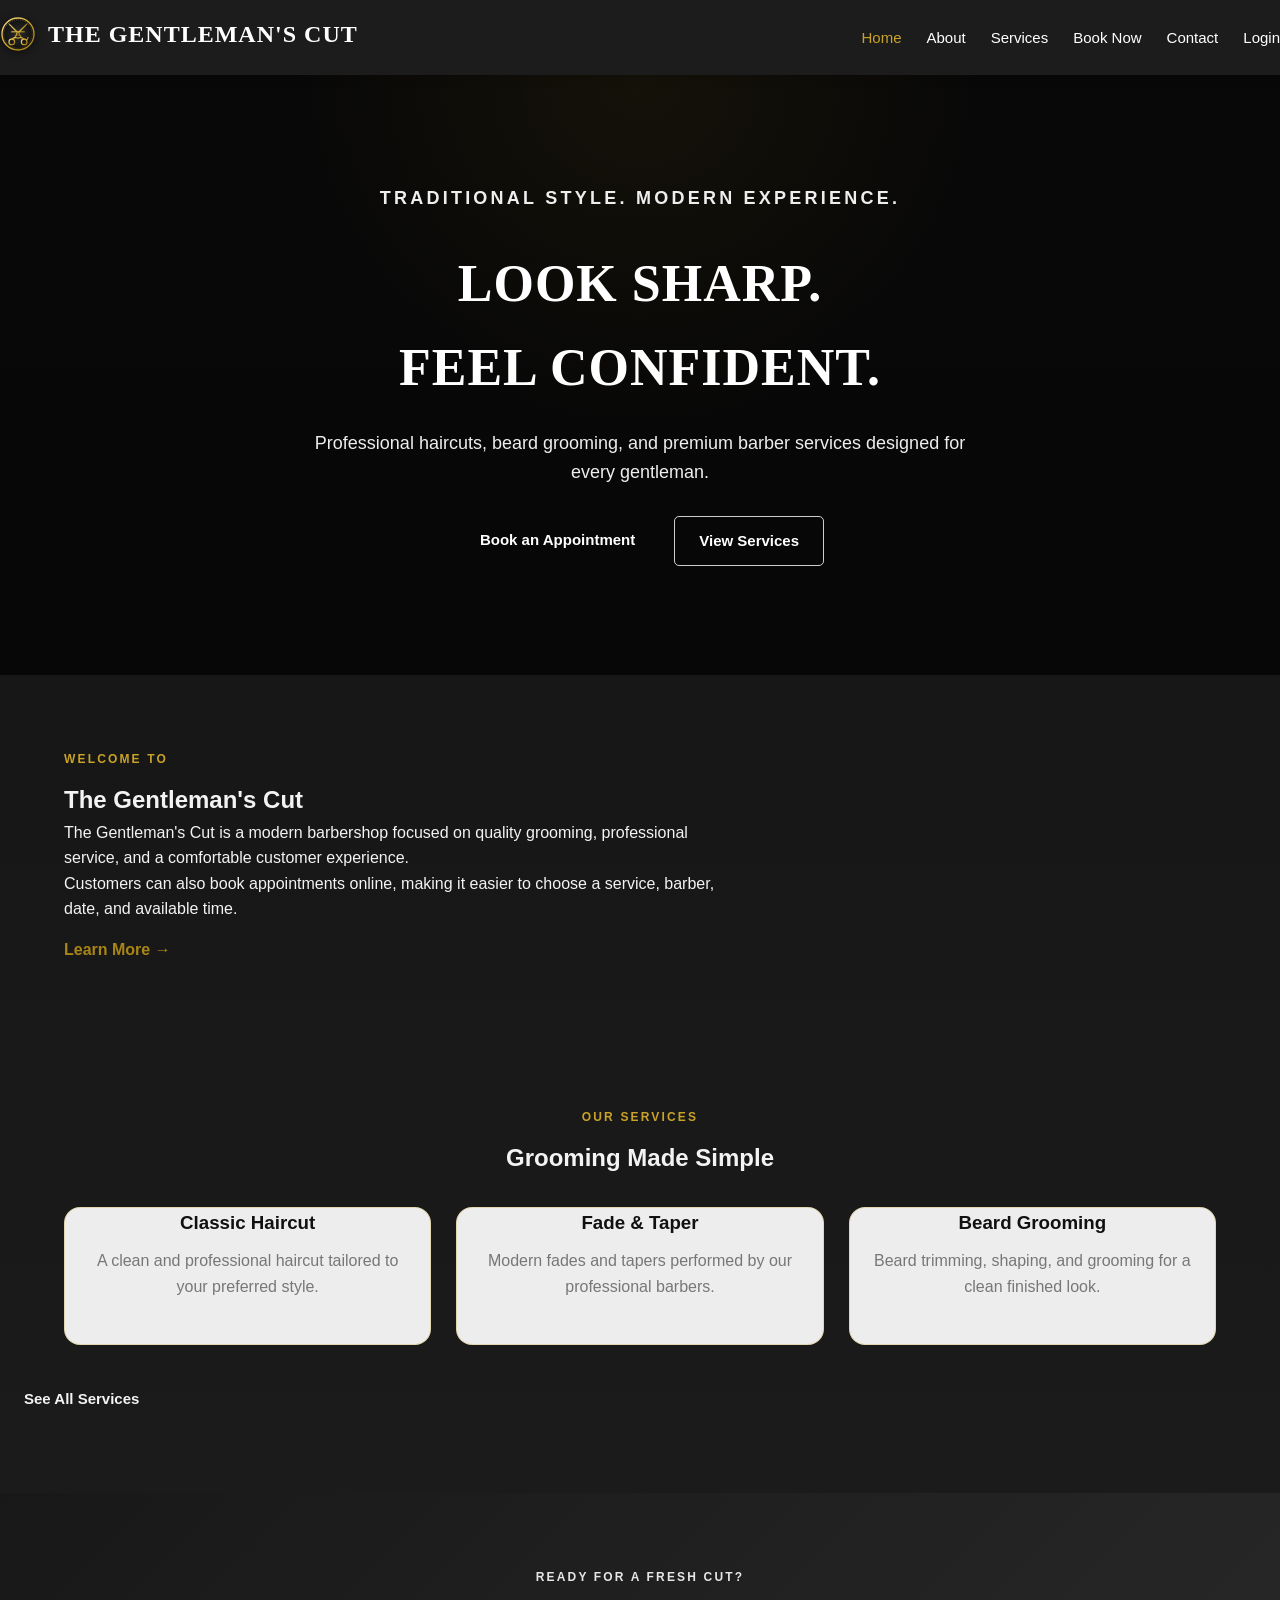
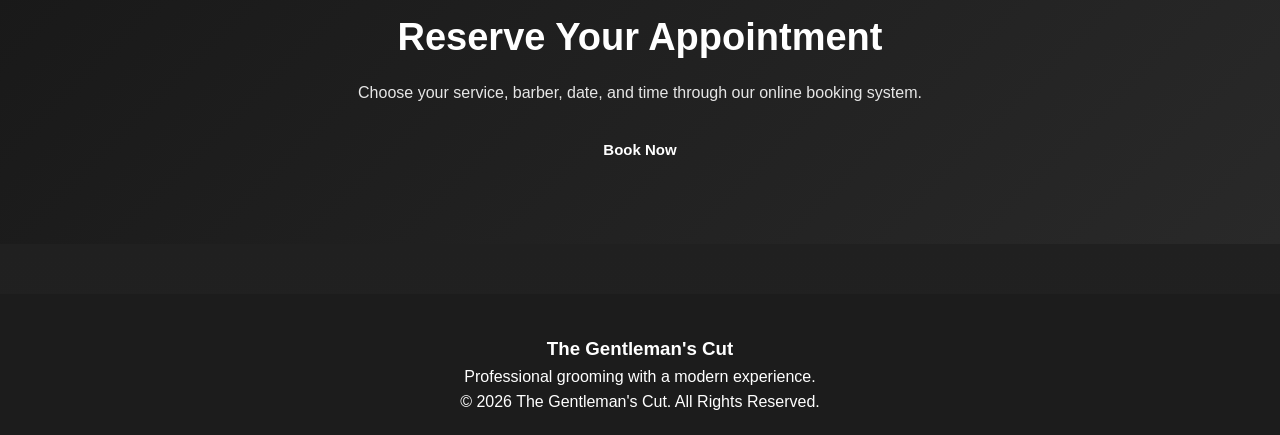
==== index.html @ dbf79d28 "feat: complete The Gentleman Cut website ready for Railway deployment" ====
<!DOCTYPE html>
<html lang="en">
<head>
    <meta charset="UTF-8">
    <meta name="viewport" content="width=device-width, initial-scale=1.0">
    <title>The Gentleman's Cut | Home</title>

    <!-- Favicon & Website Icons -->
    <link rel="icon" type="image/svg+xml" href="images/favicon.svg">
    <link rel="icon" type="image/png" sizes="32x32" href="images/favicon-32x32.png">
    <link rel="icon" type="image/png" sizes="16x16" href="images/favicon-16x16.png">
    <link rel="apple-touch-icon" sizes="180x180" href="images/apple-touch-icon.png">
    <link rel="shortcut icon" href="favicon.ico">

    <link rel="stylesheet" href="css/style.css">
</head>

<body>

    <header>
        <nav class="navbar">

            <div class="logo">
                <a href="index.html">
                    <img src="images/favicon.svg" alt="The Gentleman's Cut Logo" class="brand-logo-icon">
                    <span>THE GENTLEMAN'S CUT</span>
                </a>
            </div>

            <ul class="nav-links">
                <li><a href="index.html">Home</a></li>
                <li><a href="about.html">About</a></li>
                <li><a href="services.html">Services</a></li>
                <li><a href="booking.html">Book Now</a></li>
                <li><a href="contact.html">Contact</a></li>
                <li><a href="login.html">Login</a></li>
            </ul>

        </nav>
    </header>

    <main>

        <!-- HERO SECTION -->
        <section class="hero">

            <div class="hero-content">

                <p class="small-title">TRADITIONAL STYLE. MODERN EXPERIENCE.</p>

                <h1>
                    LOOK SHARP.<br>
                    FEEL CONFIDENT.
                </h1>

                <p>
                    Professional haircuts, beard grooming, and premium
                    barber services designed for every gentleman.
                </p>

                <div class="hero-buttons">
                    <a href="booking.html" class="btn">Book an Appointment</a>
                    <a href="services.html" class="btn secondary-btn">View Services</a>
                </div>

            </div>

        </section>


        <!-- ABOUT PREVIEW -->
        <section class="section">

            <div class="section-content">

                <div>
                    <p class="small-title">WELCOME TO</p>

                    <h2>The Gentleman's Cut</h2>

                    <p>
                        The Gentleman's Cut is a modern barbershop focused
                        on quality grooming, professional service, and a
                        comfortable customer experience.
                    </p>

                    <p>
                        Customers can also book appointments online,
                        making it easier to choose a service, barber,
                        date, and available time.
                    </p>

                    <a href="about.html" class="text-link">Learn More →</a>
                </div>

            </div>

        </section>


        <!-- SERVICES PREVIEW -->
        <section class="section services-preview">

            <div class="section-heading">
                <p class="small-title">OUR SERVICES</p>
                <h2>Grooming Made Simple</h2>
            </div>

            <div class="service-cards">

                <div class="service-card">
                    <h3>Classic Haircut</h3>
                    <p>
                        A clean and professional haircut tailored
                        to your preferred style.
                    </p>
                </div>

                <div class="service-card">
                    <h3>Fade & Taper</h3>
                    <p>
                        Modern fades and tapers performed by our
                        professional barbers.
                    </p>
                </div>

                <div class="service-card">
                    <h3>Beard Grooming</h3>
                    <p>
                        Beard trimming, shaping, and grooming
                        for a clean finished look.
                    </p>
                </div>

            </div>

            <a href="services.html" class="btn">See All Services</a>

        </section>


        <!-- BOOKING CTA -->
        <section class="booking-cta">

            <div>
                <p class="small-title">READY FOR A FRESH CUT?</p>

                <h2>Reserve Your Appointment</h2>

                <p>
                    Choose your service, barber, date, and time
                    through our online booking system.
                </p>

                <a href="booking.html" class="btn">Book Now</a>
            </div>

        </section>

    </main>


    <footer>

        <div class="footer-content">

            <h3>The Gentleman's Cut</h3>

            <p>
                Professional grooming with a modern experience.
            </p>

            <p>
                © <span data-current-year></span> The Gentleman's Cut. All Rights Reserved.
            </p>

        </div>

    </footer>

    <script src="js/main.js"></script>

</body>
</html>
---- css/style.css ----
/* =========================================================
   THE GENTLEMAN'S CUT
   Main Website Stylesheet
   ========================================================= */

/* =========================
   1. RESET & GLOBAL STYLES
   ========================= */

* {
    margin: 0;
    padding: 0;
    box-sizing: border-box;
}

html {
    scroll-behavior: smooth;
}

body {
    font-family: Arial, Helvetica, sans-serif;
    background:
        linear-gradient(180deg, rgba(12, 12, 12, 0.96), rgba(24, 24, 24, 0.96)),
        url('https://images.unsplash.com/photo-1560066984-138dadb4c035?auto=format&fit=crop&w=1800&q=80') center/cover fixed no-repeat;
    color: #f3f3f3;
    line-height: 1.6;
}

a {
    text-decoration: none;
    color: inherit;
}

ul {
    list-style: none;
}

img {
    max-width: 100%;
    display: block;
}

button,
input,
select,
textarea {
    font-family: inherit;
}


/* =========================
   2. COLORS
   ========================= */

:root {
    --primary: #1c1c1c;
    --secondary: #333333;
    --accent: #c9a227;
    --accent-dark: #a98516;
    --light: #f7f7f7;
    --white: #ffffff;
    --gray: #777777;
    --light-gray: #eeeeee;
    --border: #dddddd;
    --success: #2e7d32;
    --danger: #c62828;
    --customer-color: #1a5276; /* Rich deep blue for customers */
    --barber-color: #b7791f;   /* Artisan warm gold/amber for barbers */
    --barber-col-service: #2b3a4a; /* Service font color on barber dashboard */
    --barber-col-date: #4a5568;    /* Date font color on barber dashboard */
    --barber-col-time: #8a6514;    /* Time font color on barber dashboard */
    --contact-label-color: #c9a227; /* Font color for Full Name, Email, and Message labels */
}


/* =========================
   3. CONTAINER
   ========================= */

.container {
    width: 90%;
    max-width: 1200px;
    margin: 0 auto;
}


/* =========================
   4. HEADER / NAVIGATION
   ========================= */

header {
    background-color: var(--primary);
    color: var(--white);
    position: sticky;
    top: 0;
    z-index: 1000;
    box-shadow: 0 2px 10px rgba(0, 0, 0, 0.15);
}

.navbar {
    min-height: 75px;
    display: flex;
    align-items: center;
    justify-content: space-between;
}

.logo {
    font-size: 24px;
    font-weight: bold;
    color: var(--accent);
    letter-spacing: 1px;
    font-family: "Apple Chancery", "Snell Roundhand", "Segoe Script", cursive;
    line-height: 1.2;
}

.logo a {
    display: inline-flex;
    align-items: center;
    gap: 12px;
    font-family: "Apple Chancery", "Snell Roundhand", "Segoe Script", cursive;
}

.brand-logo-icon {
    width: 36px;
    height: 36px;
    object-fit: contain;
    border-radius: 50%;
    flex-shrink: 0;
    filter: drop-shadow(0 2px 5px rgba(0, 0, 0, 0.45));
}

.logo span {
    color: var(--white);
}

.small-title {
    display: inline-block;
    font-size: 12px;
    letter-spacing: 0.18em;
    font-weight: 700;
    text-transform: uppercase;
    color: var(--accent);
    margin-bottom: 12px;
}

.nav-links {
    display: flex;
    align-items: center;
    gap: 25px;
}

.nav-links a {
    color: var(--white);
    font-size: 15px;
    font-weight: 500;
    transition: 0.3s ease;
}

.nav-links a:hover {
    color: var(--accent);
}

.nav-links a.active {
    color: var(--accent);
}

.signout-nav-btn {
    color: #e74c3c !important;
    font-weight: 600;
}

.signout-nav-btn:hover {
    color: #ff6b6b !important;
}

.reveal {
    opacity: 0;
    transform: translateY(24px);
    transition: opacity 0.7s ease, transform 0.7s ease;
}

.reveal.visible {
    opacity: 1;
    transform: translateY(0);
}


/* =========================
   5. BUTTONS
   ========================= */

.btn {
    display: inline-block;
    padding: 12px 24px;
    border: none;
    border-radius: 5px;
    cursor: pointer;
    font-size: 15px;
    font-weight: bold;
    transition: 0.3s ease;
}

.btn-primary {
    background-color: var(--accent);
    color: var(--primary);
}

.btn-primary:hover {
    background-color: var(--accent-dark);
    transform: translateY(-2px);
}

.btn-dark {
    background-color: var(--primary);
    color: var(--white);
}

.btn-dark:hover {
    background-color: var(--secondary);
}

.btn-danger {
    background-color: var(--danger);
    color: var(--white);
}

.btn-danger:hover {
    opacity: 0.85;
}

.secondary-btn {
    background: transparent;
    color: var(--white);
    border: 1px solid rgba(255, 255, 255, 0.8);
}

.secondary-btn:hover {
    background: rgba(255, 255, 255, 0.09);
    transform: translateY(-2px);
}

.btn-success {
    background-color: var(--success);
    color: var(--white);
}

.btn-success:hover {
    opacity: 0.85;
}


/* =========================
   6. HERO SECTION
   ========================= */

.hero {
    min-height: 600px;
    background:
        linear-gradient(rgba(0, 0, 0, 0.7), rgba(0, 0, 0, 0.72)),
        radial-gradient(circle at top, rgba(201, 162, 39, 0.25), transparent 40%),
        #1a1a1a;
    display: flex;
    align-items: center;
    justify-content: center;
    text-align: center;
    color: var(--white);
}

.hero-content {
    max-width: 750px;
    padding: 30px;
}

.hero h1 {
    font-size: 52px;
    margin-bottom: 20px;
    letter-spacing: 1px;
    font-family: "Apple Chancery", "Snell Roundhand", "Segoe Script", cursive;
}

.hero h1 span {
    color: var(--accent);
}

.hero p {
    font-size: 18px;
    margin-bottom: 30px;
    color: #eeeeee;
}

.hero-buttons {
    display: flex;
    gap: 15px;
    justify-content: center;
    flex-wrap: wrap;
}

.section-content,
.section-heading,
.footer-content {
    max-width: 1200px;
    width: 90%;
    margin: 0 auto;
}

.section-content {
    display: grid;
    grid-template-columns: 1.2fr 0.8fr;
    gap: 30px;
    align-items: center;
}

.text-link {
    display: inline-block;
    margin-top: 15px;
    color: var(--accent-dark);
    font-weight: 700;
}

.services-preview {
    background: #f1efe9;
}

.section-heading {
    text-align: center;
    margin-bottom: 30px;
}

.service-cards {
    display: grid;
    grid-template-columns: repeat(3, minmax(0, 1fr));
    gap: 25px;
    margin: 0 auto 30px;
    max-width: 1200px;
    width: 90%;
}

.booking-cta {
    background: linear-gradient(135deg, #181818, #292929);
    color: var(--white);
    padding: 70px 20px;
    text-align: center;
}

.booking-cta p {
    color: #e6e6e6;
    max-width: 700px;
    margin: 0 auto 20px;
}

.booking-cta h2 {
    color: var(--white);
    margin-bottom: 12px;
    font-size: 38px;
}

.footer-content {
    text-align: center;
}

.full-btn {
    width: 100%;
}

.auth-link {
    text-align: center;
    margin-top: 20px;
    color: var(--gray);
}

.auth-link a {
    color: var(--accent-dark);
    font-weight: 700;
}


/* =========================
   7. GENERAL SECTIONS
   ========================= */

.section {
    padding: 70px 0;
    background: rgba(12, 12, 12, 0.18);
}

.section-title {
    text-align: center;
    margin-bottom: 45px;
}

.section-title h2 {
    font-size: 36px;
    color: var(--primary);
    margin-bottom: 10px;
    font-family: "Apple Chancery", "Snell Roundhand", "Segoe Script", cursive;
}

.section-title p {
    color: var(--gray);
}


/* =========================
   8. CARDS
   ========================= */

.card-container {
    display: grid;
    grid-template-columns: repeat(3, 1fr);
    gap: 25px;
}

.card {
    background-color: var(--white);
    border-radius: 10px;
    padding: 30px;
    box-shadow: 0 3px 15px rgba(0, 0, 0, 0.08);
    transition: 0.3s ease;
}

.card:hover {
    transform: translateY(-5px);
    box-shadow: 0 8px 20px rgba(0, 0, 0, 0.12);
}

.card h3 {
    margin-bottom: 12px;
    color: var(--primary);
}

.card p {
    color: var(--gray);
}


/* =========================
   9. SERVICE CARDS
   ========================= */

.service-grid {
    display: grid;
    grid-template-columns: repeat(3, 1fr);
    gap: 25px;
}

.service-card {
    background: rgba(255, 255, 255, 0.92);
    color: #111;
    padding: 0 0 30px;
    border-radius: 16px;
    text-align: center;
    border: 1px solid rgba(201, 162, 39, 0.3);
    transition: 0.3s ease;
    overflow: hidden;
}

.service-card:hover {
    transform: translateY(-5px);
    border-color: var(--accent);
    box-shadow: 0 12px 28px rgba(0, 0, 0, 0.12);
}

.service-image {
    width: 100%;
    height: 220px;
    background-size: cover;
    background-position: center;
    margin-bottom: 22px;
    border-bottom: 4px solid rgba(201, 162, 39, 0.7);
}

.service-haircut {
    background: linear-gradient(rgba(0,0,0,0.2), rgba(0,0,0,0.2)), url('https://i0.wp.com/zaloraphilippinesblog.wpcomstaging.com/wp-content/uploads/2026/04/d23a0-taper-fade-hairstyle.jpg?resize=720%2C1280&ssl=1') center/cover no-repeat;
}

.service-fade {
    background: linear-gradient(rgba(0,0,0,0.2), rgba(0,0,0,0.2)), url('https://images.unsplash.com/photo-1521590832167-7bcbfaa6381f?auto=format&fit=crop&w=900&q=80') center/cover no-repeat;
}

.service-beard {
    background: linear-gradient(rgba(0,0,0,0.2), rgba(0,0,0,0.2)), url('https://images.unsplash.com/photo-1503951914875-452162b0f3f1?auto=format&fit=crop&w=900&q=80') center/cover no-repeat;
}

.service-haircut-beard {
    background: linear-gradient(rgba(0,0,0,0.2), rgba(0,0,0,0.2)), url('https://images.unsplash.com/photo-1621605815971-fbc98d665033?auto=format&fit=crop&w=900&q=80') center/cover no-repeat;
}

.service-shampoo {
    background: linear-gradient(rgba(0,0,0,0.2), rgba(0,0,0,0.2)), url('https://images.unsplash.com/photo-1524504388940-b1c1722653e1?auto=format&fit=crop&w=900&q=80') center/cover no-repeat;
}

.service-premium {
    background: linear-gradient(rgba(0,0,0,0.2), rgba(0,0,0,0.2)), url('https://images.unsplash.com/photo-1512496015851-a90fb38ba796?auto=format&fit=crop&w=900&q=80') center/cover no-repeat;
}

.service-card h3 {
    margin: 0 20px 10px;
}

.service-card p {
    color: var(--gray);
    margin: 0 20px 15px;
}

.service-card .price,
.service-card .btn {
    margin-left: 20px;
    margin-right: 20px;
}

.price {
    color: var(--accent-dark);
    font-size: 24px;
    font-weight: bold;
}


/* =========================
   10. FORMS
   ========================= */

.form-container {
    max-width: 650px;
    margin: 0 auto;
    background-color: var(--white);
    padding: 35px;
    border-radius: 10px;
    box-shadow: 0 3px 15px rgba(0, 0, 0, 0.08);
}

.form-group {
    margin-bottom: 20px;
}

.form-group label {
    display: block;
    margin-bottom: 7px;
    font-weight: bold;
    color: var(--primary);
}

.form-group select {
    appearance: none;
    -webkit-appearance: none;
    -moz-appearance: none;
    background-image: url("data:image/svg+xml,%3Csvg xmlns='http://www.w3.org/2000/svg' width='12' height='12' fill='%23555555' viewBox='0 0 16 16'%3E%3Cpath fill-rule='evenodd' d='M1.646 4.646a.5.5 0 0 1 .708 0L8 10.293l5.646-5.647a.5.5 0 0 1 .708.708l-6 6a.5.5 0 0 1-.708 0l-6-6a.5.5 0 0 1 0-.708z'/%3E%3C/svg%3E");
    background-repeat: no-repeat;
    background-position: calc(100% - 15px) center;
    background-size: 14px;
    padding-right: 40px;
    cursor: pointer;
}

.form-control {
    width: 100%;
    padding: 12px 14px;
    border: 1px solid var(--border);
    border-radius: 5px;
    outline: none;
    font-size: 15px;
    transition: 0.3s ease;
}

.form-control:focus {
    border-color: var(--accent);
    box-shadow: 0 0 0 2px rgba(201, 162, 39, 0.15);
}

textarea.form-control {
    min-height: 120px;
    resize: vertical;
}

select.form-control {
    background-color: var(--white);
}

.form-row {
    display: grid;
    grid-template-columns: 1fr 1fr;
    gap: 20px;
}


/* =========================
   11. AUTHENTICATION PAGES
   ========================= */

.auth-section {
    min-height: calc(100vh - 75px);
    display: flex;
    justify-content: center;
    align-items: center;
    padding: 50px 20px;
    background-color: var(--light);
}

.auth-box {
    width: 100%;
    max-width: 450px;
    background: rgba(255, 255, 255, 0.94);
    color: #111;
    padding: 40px;
    border-radius: 10px;
    box-shadow: 0 5px 20px rgba(0, 0, 0, 0.1);
}

.auth-box h2 {
    text-align: center;
    margin-bottom: 10px;
    color: var(--primary);
}

.auth-box .subtitle {
    text-align: center;
    color: var(--gray);
    margin-bottom: 30px;
}

.auth-footer {
    text-align: center;
    margin-top: 20px;
    color: var(--gray);
}

.auth-footer a {
    color: var(--accent-dark);
    font-weight: bold;
}


/* =========================
   12. PAGE BANNER
   ========================= */

.page-header {
    background: linear-gradient(135deg, #121212, #2a2a2a);
    color: var(--white);
    text-align: center;
    padding: 80px 20px 70px;
    margin-bottom: 20px;
}

.page-header h1 {
    font-size: 42px;
    margin-bottom: 10px;
    color: var(--white);
    font-family: "Apple Chancery", "Snell Roundhand", "Segoe Script", cursive;
}

.page-header p {
    color: #dddddd;
    max-width: 700px;
    margin: 0 auto;
}

.page-banner {
    background-color: var(--primary);
    color: var(--white);
    text-align: center;
    padding: 70px 20px;
}

.page-banner h1 {
    font-size: 40px;
    margin-bottom: 10px;
}

.page-banner p {
    color: #dddddd;
}


/* =========================
   13. ABOUT SECTION
   ========================= */

.about-grid {
    display: grid;
    grid-template-columns: 1fr 1fr;
    gap: 50px;
    align-items: center;
}

.about-content h2 {
    font-size: 34px;
    margin-bottom: 20px;
}

.about-content p {
    color: var(--gray);
    margin-bottom: 15px;
}


/* =========================
   14. CONTACT SECTION
   ========================= */

.contact-grid,
.two-column {
    display: grid;
    grid-template-columns: 1fr 1fr;
    gap: 40px;
}

.about-showcase {
    display: grid;
    grid-template-columns: 1.1fr 1fr;
    gap: 40px;
    align-items: center;
}

.about-visual {
    display: flex;
    justify-content: center;
}

.about-image {
    width: min(90%, 560px);
    height: 460px;
    border-radius: 22px;
    box-shadow: 0 20px 45px rgba(0,0,0,0.14);
    border: 4px solid rgba(201, 162, 39, 0.6);
}

.about-main-image {
    background: linear-gradient(rgba(0,0,0,0.2), rgba(0,0,0,0.2)), url('https://images.unsplash.com/photo-1621605815971-fbc98d665033?auto=format&fit=crop&w=1200&q=80') center/cover no-repeat;
}

.about-content h2 {
    margin-bottom: 18px;
    font-size: clamp(2rem, 4vw, 3rem);
}

.about-content p {
    margin-bottom: 15px;
    color: var(--gray);
}

.about-mission-grid {
    gap: 30px;
}

.mission-card {
    background: rgba(255,255,255,0.9);
    color: #111;
    border: 1px solid rgba(201, 162, 39, 0.18);
    border-radius: 20px;
    padding: 24px;
    box-shadow: 0 12px 30px rgba(0,0,0,0.08);
}

.mini-image {
    width: 100%;
    height: 220px;
    border-radius: 16px;
    margin-bottom: 18px;
    background-size: cover;
    background-position: center;
}

.mini-image-mission {
    background: linear-gradient(rgba(0,0,0,0.15), rgba(0,0,0,0.15)), url('https://images.unsplash.com/photo-1517832606299-7ae9b720a186?auto=format&fit=crop&w=1000&q=80') center/cover no-repeat;
}

.mini-image-vision {
    background: linear-gradient(rgba(0,0,0,0.15), rgba(0,0,0,0.15)), url('https://images.unsplash.com/photo-1521590832167-7bcbfaa6381f?auto=format&fit=crop&w=1000&q=80') center/cover no-repeat;
}

.contact-info {
    background-color: var(--primary);
    color: var(--white);
    padding: 35px;
    border-radius: 10px;
}

.contact-info h3 {
    color: var(--accent);
    margin-bottom: 20px;
}

.contact-item {
    margin-bottom: 20px;
}

.contact-item strong {
    display: block;
    margin-bottom: 5px;
}

.contact-item p {
    color: #dddddd;
}


/* =========================
   15. BOOKING SECTION
   ========================= */

.booking-container {
    max-width: 1100px;
    margin: 0 auto;
}

.booking-shell {
    display: grid;
    grid-template-columns: 0.9fr 1.3fr;
    gap: 28px;
    align-items: stretch;
}

.booking-aside {
    background: linear-gradient(180deg, #171717 0%, #2a2a2a 100%);
    color: var(--white);
    border-radius: 22px;
    padding: 34px 28px;
    box-shadow: 0 20px 40px rgba(17, 17, 17, 0.15);
}

.booking-aside h2 {
    color: var(--white);
    font-size: clamp(2rem, 3vw, 2.8rem);
    line-height: 1.15;
    margin-bottom: 14px;
    font-family: "Apple Chancery", "Snell Roundhand", "Segoe Script", cursive;
}

.booking-intro {
    color: rgba(255, 255, 255, 0.8);
    margin-bottom: 26px;
    font-size: 1rem;
}

.booking-highlights {
    display: flex;
    flex-direction: column;
    gap: 18px;
}

.booking-highlight {
    display: flex;
    align-items: flex-start;
    gap: 14px;
    background: rgba(255, 255, 255, 0.04);
    border: 1px solid rgba(201, 162, 39, 0.25);
    border-radius: 16px;
    padding: 16px 14px;
}

.highlight-badge {
    display: inline-flex;
    align-items: center;
    justify-content: center;
    width: 38px;
    height: 38px;
    border-radius: 50%;
    background: var(--accent);
    color: #151515;
    font-size: 0.8rem;
    font-weight: 800;
    flex-shrink: 0;
}

.booking-highlight h3 {
    color: var(--white);
    margin-bottom: 4px;
    font-size: 1.05rem;
}

.booking-highlight p {
    color: rgba(255, 255, 255, 0.7);
    font-size: 0.92rem;
}

.booking-form-wrap {
    background: rgba(255, 255, 255, 0.88);
    border: 1px solid rgba(201, 162, 39, 0.18);
    border-radius: 22px;
    padding: 30px 28px;
    box-shadow: 0 18px 35px rgba(23, 23, 23, 0.08);
}

.booking-form-header {
    margin-bottom: 20px;
}

.mini-label {
    font-size: 0.72rem;
    font-weight: 700;
    letter-spacing: 0.18em;
    text-transform: uppercase;
    color: var(--accent-dark);
    margin-bottom: 8px;
}

.booking-form-header h3 {
    font-size: 2rem;
    color: var(--primary);
    font-family: "Apple Chancery", "Snell Roundhand", "Segoe Script", cursive;
}

.booking-form {
    display: flex;
    flex-direction: column;
    gap: 10px;
}

.form-group {
    margin-bottom: 6px;
}

.form-group label {
    display: block;
    margin-bottom: 8px;
    font-size: 0.75rem;
    font-weight: 700;
    letter-spacing: 0.12em;
    text-transform: uppercase;
    color: var(--secondary);
}

#contactForm label {
    color: var(--contact-label-color);
    font-size: 0.8rem;
    font-weight: 700;
    letter-spacing: 0.14em;
    text-transform: uppercase;
}

.form-group input,
.form-group select,
.form-group textarea {
    width: 100%;
    border: 1px solid #ddd2bf;
    background: #f8f5f0;
    border-radius: 12px;
    padding: 14px 16px;
    font-size: 1rem;
    color: var(--primary);
    transition: 0.25s ease;
    box-shadow: inset 0 1px 2px rgba(0, 0, 0, 0.03);
}

.form-group input::placeholder,
.form-group textarea::placeholder {
    color: #8b8b8b;
}

.form-group input:focus,
.form-group select:focus,
.form-group textarea:focus {
    outline: none;
    border-color: var(--accent);
    box-shadow: 0 0 0 4px rgba(201, 162, 39, 0.14);
    background: #fffdf9;
}

.form-group textarea {
    min-height: 120px;
    resize: vertical;
}

.booking-submit-btn {
    margin-top: 10px;
    width: 100%;
    background: linear-gradient(135deg, var(--accent), #d9b74b);
    color: #171717;
    border-radius: 12px;
    font-size: 1rem;
    letter-spacing: 0.04em;
    box-shadow: 0 14px 20px rgba(201, 162, 39, 0.2);
}

.booking-submit-btn:hover {
    transform: translateY(-2px);
    box-shadow: 0 16px 26px rgba(201, 162, 39, 0.28);
}

#bookingMessage {
    margin-top: 18px;
    font-weight: 700;
    color: var(--primary);
}

.booking-success {
    display: block;
    padding: 12px 14px;
    background: rgba(46, 125, 50, 0.12);
    border: 1px solid rgba(46, 125, 50, 0.25);
    border-radius: 10px;
    color: var(--success);
}

.booking-error {
    display: block;
    padding: 12px 14px;
    background: rgba(198, 40, 40, 0.08);
    border: 1px solid rgba(198, 40, 40, 0.2);
    border-radius: 10px;
    color: var(--danger);
}

.booking-summary {
    background-color: var(--primary);
    color: var(--white);
    padding: 25px;
    border-radius: 8px;
    margin-bottom: 25px;
}

.booking-summary h3 {
    color: var(--accent);
    margin-bottom: 10px;
}


/* =========================
   16. DASHBOARD
   ========================= */

.dashboard {
    padding: 50px 0;
}

.dashboard-header {
    display: flex;
    justify-content: space-between;
    align-items: center;
    margin-bottom: 30px;
}

.dashboard-header h1 {
    color: var(--primary);
}

.dashboard-grid {
    display: grid;
    grid-template-columns: repeat(3, 1fr);
    gap: 25px;
    margin-bottom: 40px;
}

.dashboard-card {
    background-color: var(--white);
    padding: 25px;
    border-radius: 10px;
    box-shadow: 0 3px 15px rgba(0, 0, 0, 0.08);
}

.dashboard-card h3 {
    color: var(--gray);
    font-size: 15px;
    margin-bottom: 10px;
}

.dashboard-card .number {
    font-size: 30px;
    font-weight: bold;
    color: var(--primary);
}


/* =========================
   17. TABLES
   ========================= */

.table-container {
    width: 100%;
    overflow-x: auto;
    background-color: var(--white);
    border-radius: 10px;
    box-shadow: 0 3px 15px rgba(0, 0, 0, 0.08);
}

table {
    width: 100%;
    border-collapse: collapse;
    min-width: 700px;
}

thead {
    background-color: var(--primary);
    color: var(--white);
}

th,
td {
    padding: 15px;
    text-align: left;
    border-bottom: 1px solid var(--border);
    color: #222222;
}

th {
    font-weight: bold;
    color: var(--white);
}

tbody tr:hover {
    background-color: #fafafa;
}

.customer-name {
    color: var(--customer-color);
    font-weight: 700;
    letter-spacing: 0.02em;
}

.barber-name {
    color: var(--barber-color);
    font-weight: 700;
    letter-spacing: 0.02em;
}

/* Barber Dashboard Custom Column Styles */
.barber-service {
    color: var(--barber-col-service);
    font-weight: 600;
}

.barber-date {
    color: var(--barber-col-date);
    font-weight: 600;
}

.barber-time {
    color: var(--barber-col-time);
    font-weight: 700;
}


/* =========================
   18. STATUS BADGES
   ========================= */

.status {
    display: inline-block;
    padding: 5px 12px;
    border-radius: 20px;
    font-size: 13px;
    font-weight: bold;
}

.status-pending {
    background-color: #fff3cd;
    color: #856404;
}

.status-confirmed {
    background-color: #d4edda;
    color: #155724;
}

.status-completed {
    background-color: #d1ecf1;
    color: #0c5460;
}

.status-cancelled {
    background-color: #f8d7da;
    color: #721c24;
}


/* =========================
   19. ADMIN PANEL
   ========================= */

.admin-section {
    padding: 50px 0;
}

.admin-header {
    display: flex;
    justify-content: space-between;
    align-items: center;
    margin-bottom: 30px;
}

.admin-actions {
    display: flex;
    gap: 10px;
}

.action-buttons {
    display: flex;
    gap: 8px;
    flex-wrap: wrap;
}

.action-buttons .btn {
    padding: 7px 12px;
    font-size: 13px;
}


/* =========================
   20. ALERTS / MESSAGES
   ========================= */

.alert {
    padding: 14px 18px;
    border-radius: 5px;
    margin-bottom: 20px;
}

.alert-success {
    background-color: #d4edda;
    color: #155724;
}

.alert-danger {
    background-color: #f8d7da;
    color: #721c24;
}

.alert-warning {
    background-color: #fff3cd;
    color: #856404;
}

.alert-info {
    background-color: #d1ecf1;
    color: #0c5460;
}


/* =========================
   21. FOOTER
   ========================= */

footer {
    background-color: var(--primary);
    color: var(--white);
    padding: 40px 0 20px;
    margin-top: 50px;
}

.footer-grid {
    display: grid;
    grid-template-columns: repeat(3, 1fr);
    gap: 30px;
    margin-bottom: 30px;
}

.footer-column h3 {
    color: var(--accent);
    margin-bottom: 15px;
}

.footer-column p,
.footer-column a {
    color: #cccccc;
}

.footer-column a:hover {
    color: var(--accent);
}

.footer-bottom {
    border-top: 1px solid #444;
    padding-top: 20px;
    text-align: center;
    color: #999;
    font-size: 14px;
}


/* =========================
   22. UTILITY CLASSES
   ========================= */

.text-center {
    text-align: center;
}

.mt-1 {
    margin-top: 10px;
}

.mt-2 {
    margin-top: 20px;
}

.mt-3 {
    margin-top: 30px;
}

.mb-1 {
    margin-bottom: 10px;
}

.mb-2 {
    margin-bottom: 20px;
}

.mb-3 {
    margin-bottom: 30px;
}

.hidden {
    display: none;
}


/* =========================
   23. RESPONSIVE DESIGN
   ========================= */

@media (max-width: 900px) {

    .card-container,
    .service-grid {
        grid-template-columns: repeat(2, 1fr);
    }

    .dashboard-grid {
        grid-template-columns: repeat(2, 1fr);
    }

    .about-grid,
    .contact-grid {
        grid-template-columns: 1fr;
    }

    .hero h1 {
        font-size: 42px;
    }
}


@media (max-width: 700px) {

    .navbar {
        flex-direction: column;
        padding: 18px 0;
        gap: 15px;
    }

    .nav-links {
        flex-wrap: wrap;
        justify-content: center;
        gap: 12px;
    }

    .hero {
        min-height: 500px;
    }

    .hero h1 {
        font-size: 34px;
    }

    .hero p {
        font-size: 16px;
    }

    .section {
        padding: 50px 0;
    }

    .section-title h2 {
        font-size: 30px;
    }

    .card-container,
    .service-grid,
    .dashboard-grid,
    .form-row,
    .footer-grid {
        grid-template-columns: 1fr;
    }

    .dashboard-header,
    .admin-header {
        flex-direction: column;
        align-items: flex-start;
        gap: 15px;
    }

    .form-container,
    .auth-box {
        padding: 25px;
    }

    .page-banner h1 {
        font-size: 32px;
    }
}


@media (max-width: 480px) {

    .container {
        width: 92%;
    }

    .logo {
        font-size: 20px;
    }

    .nav-links {
        gap: 8px;
    }

    .nav-links a {
        font-size: 13px;
    }

    .hero h1 {
        font-size: 29px;
    }

    .btn {
        width: 100%;
        text-align: center;
    }

    .action-buttons .btn {
        width: auto;
    }
}
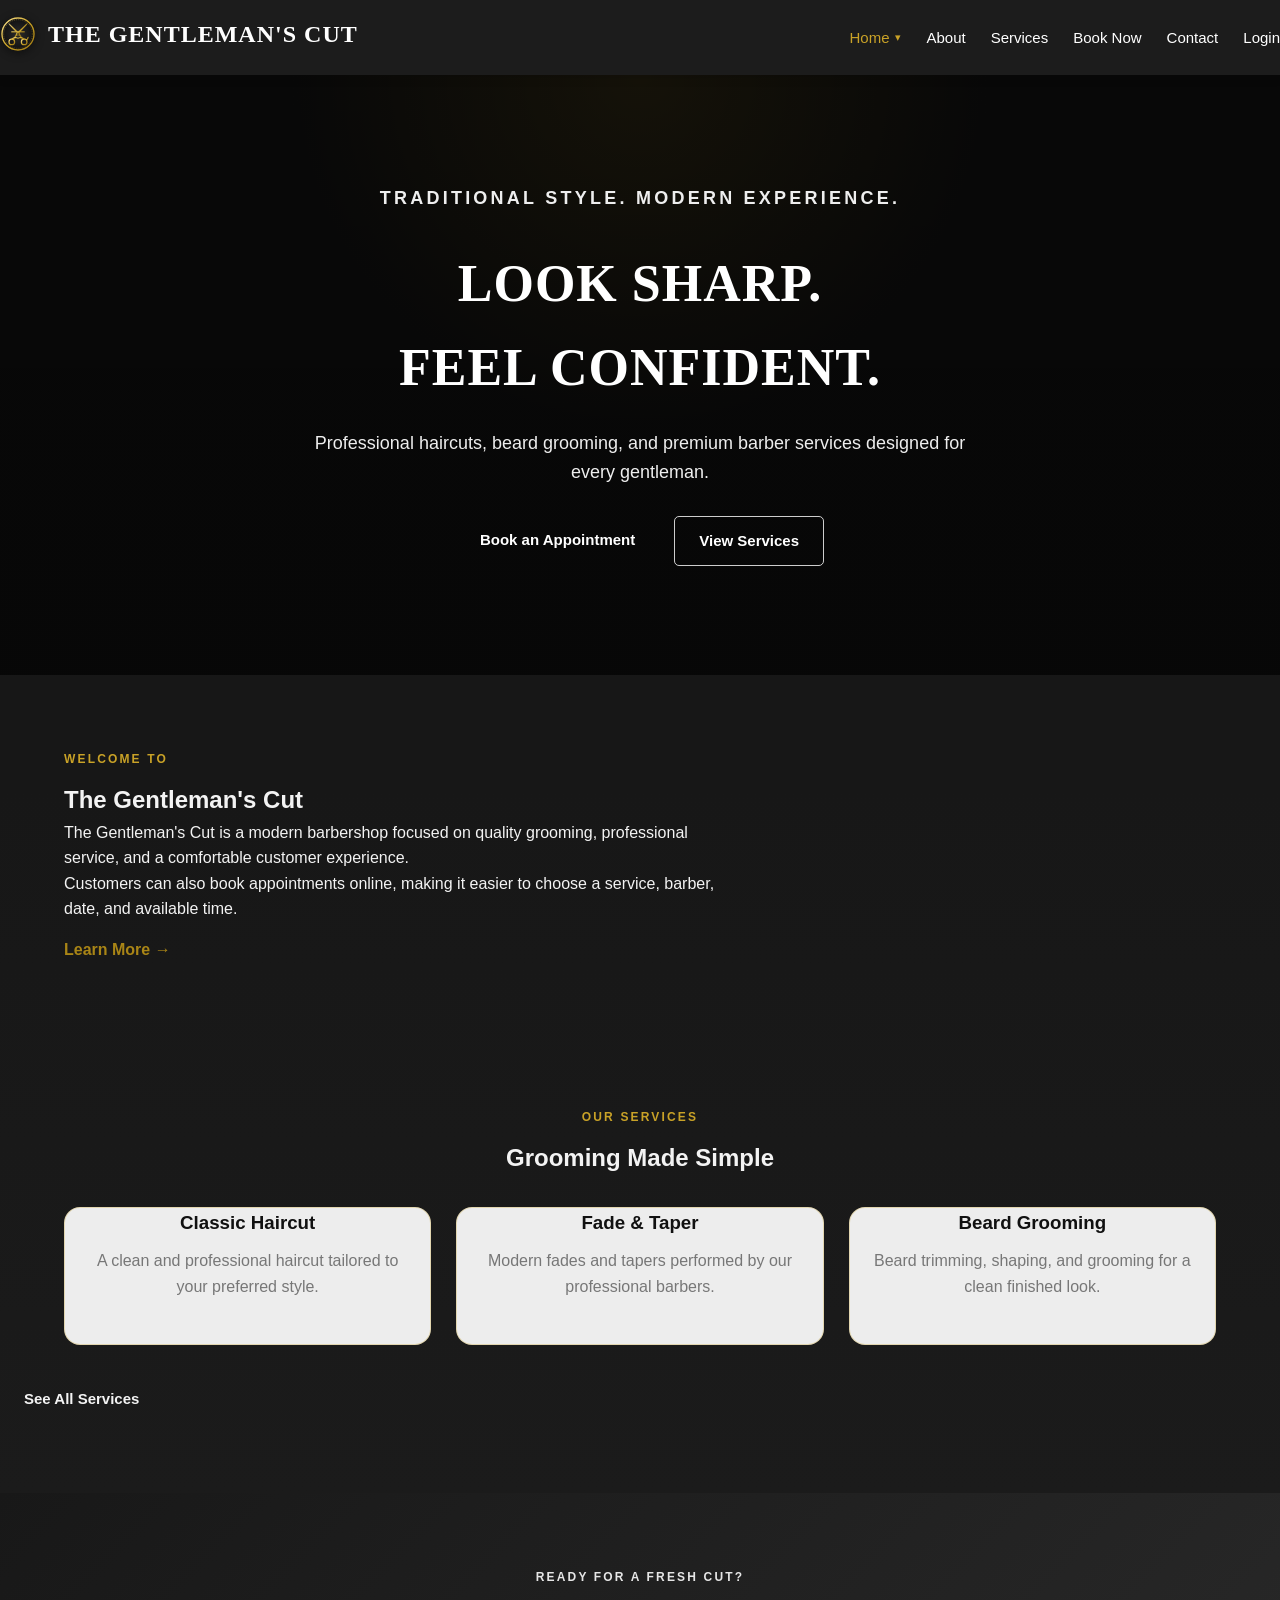
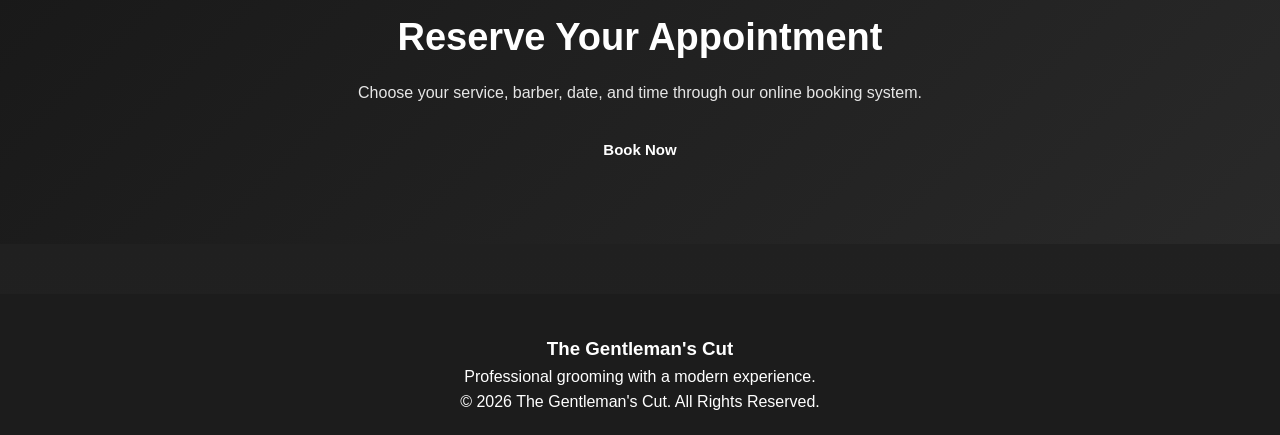
==== commit 7d5d3b96: "Add Home dropdown menu and separate dashboard to sidebar" ====
--- a/index.html
+++ b/index.html
@@ -28,12 +28,23 @@
             </div>
 
             <ul class="nav-links">
-                <li><a href="index.html">Home</a></li>
+                <li class="nav-item-dropdown">
+                    <a href="index.html" class="nav-dropdown-toggle">
+                        Home <span class="dropdown-caret">▾</span>
+                    </a>
+                    <ul class="dropdown-menu">
+                        <li><a href="index.html">Home</a></li>
+                        <li><a href="about.html">About</a></li>
+                        <li><a href="services.html">Services</a></li>
+                        <li><a href="booking.html">Book Now</a></li>
+                        <li><a href="contact.html">Contact</a></li>
+                    </ul>
+                </li>
                 <li><a href="about.html">About</a></li>
                 <li><a href="services.html">Services</a></li>
                 <li><a href="booking.html">Book Now</a></li>
                 <li><a href="contact.html">Contact</a></li>
-                <li><a href="login.html">Login</a></li>
+                <li class="nav-auth-item"><a href="login.html">Login</a></li>
             </ul>
 
         </nav>
--- a/css/style.css
+++ b/css/style.css
@@ -173,6 +173,134 @@
     color: #ff6b6b !important;
 }
 
+/* ========================================================
+   4.1 NAVBAR DROPDOWN & SIDE DASHBOARD BUTTON
+   ======================================================== */
+
+.nav-item-dropdown {
+    position: relative;
+    list-style: none;
+}
+
+.nav-dropdown-toggle {
+    display: inline-flex;
+    align-items: center;
+    gap: 6px;
+    cursor: pointer;
+    user-select: none;
+}
+
+.dropdown-caret {
+    font-size: 11px;
+    display: inline-block;
+    transition: transform 0.25s ease, color 0.25s ease;
+    color: var(--accent);
+}
+
+.nav-item-dropdown:hover .dropdown-caret,
+.nav-item-dropdown.open .dropdown-caret {
+    transform: rotate(180deg);
+}
+
+.dropdown-menu {
+    position: absolute;
+    top: calc(100% + 8px);
+    left: 0;
+    min-width: 185px;
+    background: #1b1b1b;
+    border: 1px solid rgba(201, 162, 39, 0.35);
+    border-radius: 8px;
+    box-shadow: 0 14px 32px rgba(0, 0, 0, 0.55);
+    padding: 6px 0;
+    margin: 0;
+    list-style: none;
+    opacity: 0;
+    visibility: hidden;
+    transform: translateY(10px);
+    transition: opacity 0.22s ease, transform 0.22s ease, visibility 0.22s;
+    z-index: 1050;
+    backdrop-filter: blur(8px);
+}
+
+/* Dropdown open on hover (desktop) or .open class (tap/click) */
+.nav-item-dropdown:hover .dropdown-menu,
+.nav-item-dropdown.open .dropdown-menu {
+    opacity: 1;
+    visibility: visible;
+    transform: translateY(0);
+}
+
+.dropdown-menu li {
+    width: 100%;
+    margin: 0;
+    padding: 0;
+}
+
+.dropdown-menu a {
+    display: flex;
+    align-items: center;
+    gap: 8px;
+    padding: 10px 18px;
+    color: #e2e2e2 !important;
+    font-size: 14px !important;
+    font-weight: 500;
+    text-decoration: none;
+    transition: all 0.2s ease;
+    white-space: nowrap;
+}
+
+.dropdown-menu a:hover {
+    color: #ffffff !important;
+    background: rgba(201, 162, 39, 0.16);
+    padding-left: 22px;
+}
+
+.dropdown-menu a.active {
+    color: var(--accent) !important;
+    font-weight: 700 !important;
+    background: rgba(201, 162, 39, 0.1);
+}
+
+/* Dashboard button separated to the side in navbar */
+.nav-auth-item {
+    display: inline-flex;
+    align-items: center;
+}
+
+.nav-auth-side {
+    margin-left: 8px;
+}
+
+.nav-dashboard-btn {
+    display: inline-flex !important;
+    align-items: center;
+    gap: 7px;
+    background: linear-gradient(135deg, rgba(201, 162, 39, 0.18) 0%, rgba(201, 162, 39, 0.08) 100%);
+    border: 1px solid rgba(201, 162, 39, 0.55);
+    color: var(--accent) !important;
+    padding: 7px 16px;
+    border-radius: 20px;
+    font-weight: 600 !important;
+    font-size: 13.5px !important;
+    transition: all 0.25s ease;
+    box-shadow: 0 2px 8px rgba(0, 0, 0, 0.25);
+    text-transform: none;
+    letter-spacing: 0.3px;
+}
+
+.nav-dashboard-btn:hover {
+    background: var(--accent) !important;
+    color: var(--primary) !important;
+    border-color: var(--accent);
+    transform: translateY(-2px);
+    box-shadow: 0 4px 14px rgba(201, 162, 39, 0.35);
+}
+
+.nav-dashboard-btn .dash-badge-icon {
+    font-size: 14px;
+    line-height: 1;
+}
+
 .reveal {
     opacity: 0;
     transform: translateY(24px);
@@ -1015,9 +1143,247 @@
 }
 
 
-/* =========================
-   16. DASHBOARD
-   ========================= */
+/* ========================================================
+   16. DASHBOARD SIDEBAR LAYOUT (DASHBOARD TO THE SIDE)
+   ======================================================== */
+
+.dashboard-wrapper {
+    display: flex;
+    min-height: 100vh;
+    background-color: var(--light);
+}
+
+/* Sidebar docked on the side */
+.dashboard-sidebar {
+    width: 270px;
+    flex-shrink: 0;
+    background: linear-gradient(180deg, #1c1c1c 0%, #151515 100%);
+    color: var(--white);
+    display: flex;
+    flex-direction: column;
+    min-height: 100vh;
+    position: sticky;
+    top: 0;
+    z-index: 1020;
+    border-right: 1px solid rgba(255, 255, 255, 0.08);
+    box-shadow: 4px 0 20px rgba(0, 0, 0, 0.15);
+    transition: transform 0.3s cubic-bezier(0.4, 0, 0.2, 1);
+}
+
+.sidebar-header {
+    padding: 22px 20px;
+    border-bottom: 1px solid rgba(255, 255, 255, 0.07);
+}
+
+.sidebar-logo {
+    display: flex;
+    align-items: center;
+    gap: 12px;
+    color: var(--white);
+    text-decoration: none;
+}
+
+.sidebar-brand-name {
+    font-size: 15px;
+    font-weight: 700;
+    letter-spacing: 0.5px;
+    color: var(--white);
+    font-family: "Apple Chancery", "Snell Roundhand", "Segoe Script", cursive;
+    line-height: 1.2;
+}
+
+.sidebar-user-profile {
+    display: flex;
+    align-items: center;
+    gap: 14px;
+    padding: 18px 20px;
+    background: rgba(255, 255, 255, 0.03);
+    border-bottom: 1px solid rgba(255, 255, 255, 0.07);
+}
+
+.sidebar-avatar {
+    width: 44px;
+    height: 44px;
+    border-radius: 50%;
+    background: linear-gradient(135deg, var(--accent) 0%, var(--accent-dark) 100%);
+    display: flex;
+    align-items: center;
+    justify-content: center;
+    font-size: 20px;
+    color: var(--primary);
+    box-shadow: 0 4px 10px rgba(201, 162, 39, 0.3);
+    flex-shrink: 0;
+}
+
+.sidebar-user-details {
+    min-width: 0;
+    overflow: hidden;
+}
+
+.sidebar-user-details h4 {
+    color: var(--white);
+    font-size: 15px;
+    font-weight: 600;
+    margin: 0 0 4px 0;
+    white-space: nowrap;
+    overflow: hidden;
+    text-overflow: ellipsis;
+}
+
+.sidebar-role-badge {
+    display: inline-block;
+    padding: 2px 10px;
+    border-radius: 12px;
+    font-size: 10.5px;
+    font-weight: 700;
+    letter-spacing: 0.5px;
+    text-transform: uppercase;
+}
+
+.badge-customer {
+    background: #1a5276;
+    color: #ebf5fb;
+}
+
+.badge-barber {
+    background: #b7791f;
+    color: #fef9e7;
+}
+
+.badge-admin {
+    background: #8e1d2c;
+    color: #fce4ec;
+}
+
+.sidebar-menu {
+    flex: 1;
+    padding: 18px 14px;
+    overflow-y: auto;
+}
+
+.sidebar-section-title {
+    font-size: 11px;
+    font-weight: 700;
+    letter-spacing: 1px;
+    color: rgba(255, 255, 255, 0.45);
+    margin: 16px 0 8px 12px;
+    text-transform: uppercase;
+}
+
+.sidebar-section-title:first-child {
+    margin-top: 0;
+}
+
+.sidebar-link {
+    display: flex;
+    align-items: center;
+    gap: 12px;
+    padding: 11px 16px;
+    color: rgba(255, 255, 255, 0.8) !important;
+    font-size: 14.5px;
+    font-weight: 500;
+    text-decoration: none;
+    border-radius: 8px;
+    margin-bottom: 4px;
+    transition: all 0.2s ease;
+}
+
+.sidebar-link .link-icon {
+    font-size: 16px;
+    width: 20px;
+    text-align: center;
+}
+
+.sidebar-link:hover {
+    color: #ffffff !important;
+    background: rgba(201, 162, 39, 0.15);
+    transform: translateX(3px);
+}
+
+.sidebar-link.active {
+    color: var(--accent) !important;
+    background: rgba(201, 162, 39, 0.18);
+    font-weight: 600;
+    border-left: 3px solid var(--accent);
+}
+
+.sidebar-footer {
+    padding: 16px 20px;
+    border-top: 1px solid rgba(255, 255, 255, 0.07);
+}
+
+.sidebar-logout {
+    display: flex;
+    align-items: center;
+    gap: 10px;
+    color: #e74c3c !important;
+    font-size: 14px;
+    font-weight: 600;
+    text-decoration: none;
+    padding: 10px 14px;
+    border-radius: 6px;
+    transition: all 0.2s ease;
+}
+
+.sidebar-logout:hover {
+    background: rgba(231, 76, 60, 0.12);
+    color: #ff6b6b !important;
+}
+
+/* Main dashboard area on the right */
+.dashboard-main {
+    flex: 1;
+    min-width: 0;
+    display: flex;
+    flex-direction: column;
+    min-height: 100vh;
+}
+
+.dashboard-header-bar {
+    background-color: var(--primary);
+    color: var(--white);
+    position: sticky;
+    top: 0;
+    z-index: 1000;
+    box-shadow: 0 2px 10px rgba(0, 0, 0, 0.15);
+    display: flex;
+    align-items: center;
+    padding: 0 24px;
+    min-height: 70px;
+}
+
+.dashboard-header-bar .navbar {
+    width: 100%;
+    min-height: 70px;
+}
+
+.sidebar-toggle-btn {
+    display: none;
+    background: rgba(255, 255, 255, 0.08);
+    border: 1px solid rgba(255, 255, 255, 0.18);
+    color: var(--white);
+    padding: 7px 12px;
+    border-radius: 6px;
+    font-size: 18px;
+    cursor: pointer;
+    margin-right: 15px;
+    transition: all 0.2s ease;
+}
+
+.sidebar-toggle-btn:hover {
+    background: rgba(201, 162, 39, 0.2);
+    color: var(--accent);
+    border-color: var(--accent);
+}
+
+.sidebar-backdrop {
+    display: none;
+}
+
+.dashboard-content-body {
+    flex: 1;
+    padding-bottom: 40px;
+}
 
 .dashboard {
     padding: 50px 0;
@@ -1308,6 +1674,45 @@
    23. RESPONSIVE DESIGN
    ========================= */
 
+@media (max-width: 992px) {
+    .dashboard-sidebar {
+        position: fixed;
+        left: -290px;
+        top: 0;
+        bottom: 0;
+        height: 100vh;
+        z-index: 2000;
+        box-shadow: 6px 0 30px rgba(0, 0, 0, 0.6);
+    }
+
+    .dashboard-sidebar.sidebar-open {
+        transform: translateX(290px);
+    }
+
+    .sidebar-toggle-btn {
+        display: inline-flex;
+        align-items: center;
+        justify-content: center;
+    }
+
+    .sidebar-backdrop {
+        display: block;
+        position: fixed;
+        inset: 0;
+        background: rgba(0, 0, 0, 0.65);
+        z-index: 1999;
+        opacity: 0;
+        pointer-events: none;
+        transition: opacity 0.3s ease;
+        backdrop-filter: blur(2px);
+    }
+
+    .sidebar-backdrop.active {
+        opacity: 1;
+        pointer-events: auto;
+    }
+}
+
 @media (max-width: 900px) {
 
     .card-container,
@@ -1338,10 +1743,40 @@
         gap: 15px;
     }
 
+    .dashboard-header-bar {
+        padding: 12px 16px;
+    }
+
+    .dashboard-header-bar .navbar {
+        padding: 6px 0;
+    }
+
     .nav-links {
         flex-wrap: wrap;
         justify-content: center;
         gap: 12px;
+    }
+
+    .nav-auth-side {
+        margin-left: 0;
+    }
+
+    .dropdown-menu {
+        position: static;
+        display: none;
+        box-shadow: none;
+        background: rgba(0, 0, 0, 0.5);
+        border: 1px solid rgba(201, 162, 39, 0.25);
+        margin-top: 6px;
+        width: 100%;
+        min-width: 160px;
+    }
+
+    .nav-item-dropdown.open .dropdown-menu {
+        display: block;
+        opacity: 1;
+        visibility: visible;
+        transform: none;
     }
 
     .hero {
